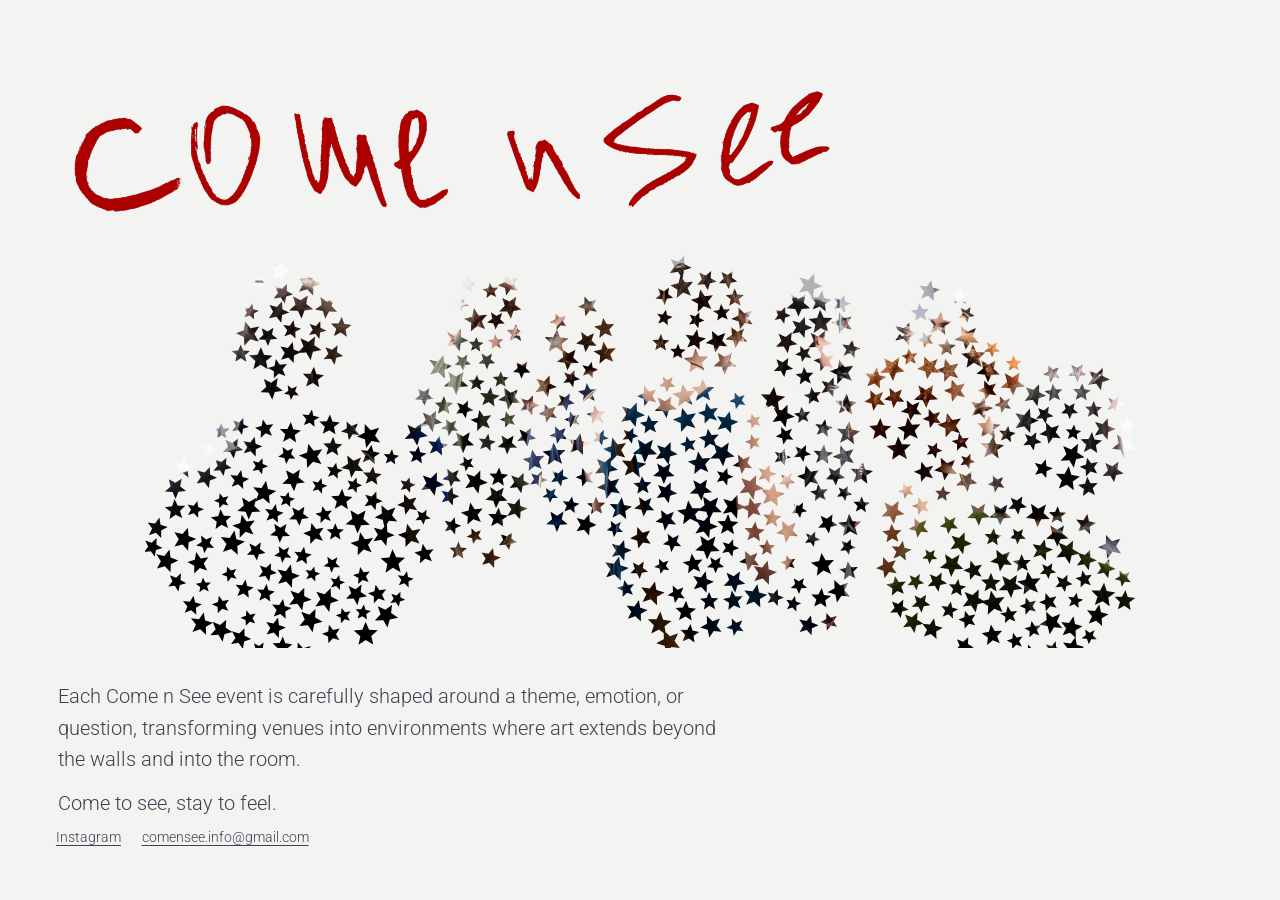
==== index.html @ d5a169d9 "Add home page with event photo star show Co-Authored-By: Claude Opus 5.5 <noreply@anthropic.com>" ====
<!doctype html>
<html lang="en">
<head>
<meta charset="utf-8">
<meta name="viewport" content="width=device-width, initial-scale=1">
<script>document.documentElement.classList.add('js')</script>
<title>Come n See</title>
<meta name="description" content="Come n See: an East London-based art collective and film club.">
<link rel="icon" href="/favicon.svg" type="image/svg+xml">
<link rel="preconnect" href="https://fonts.googleapis.com">
<link rel="preconnect" href="https://fonts.gstatic.com" crossorigin>
<link rel="stylesheet" href="https://fonts.googleapis.com/css2?family=Roboto:ital,wght@0,300;0,400;0,500;1,300&display=swap">
<link rel="stylesheet" href="/css/site.css">
</head>
<body data-theme="bright-inverse">
<main class="hero">
<!-- Background: event photos seen through stars (see site.js).
     data-stars lists the areas to fill with stars (usually a head and a body
     per person), each as "centre-x centre-y radius-x radius-y" in fractions
     of the photo. -->
<div class="star-show" aria-hidden="true">
<canvas></canvas>
<template>
<img alt="" data-src="/img/dsc08549.jpg" data-stars=".135 .555 .05 .09, .135 .84 .13 .17, .32 .54 .035 .06, .31 .72 .06 .16, .41 .57 .03 .06, .4 .72 .04 .12, .515 .54 .045 .08, .51 .81 .08 .19, .625 .57 .035 .08, .62 .78 .05 .2, .75 .65 .07 .11, .76 .87 .07 .13, .87 .69 .05 .09, .83 .91 .09 .1, .75 .54 .03 .05">
<img alt="" data-src="/img/75-img-2692.jpg" data-stars=".59 .42 .045 .075, .6 .64 .11 .15, .635 .87 .08 .13, .895 .4 .05 .08, .885 .62 .1 .15, .855 .87 .07 .13">
<img alt="" data-src="/img/comensee4-208.jpg" data-stars=".415 .27 .05 .09, .31 .58 .12 .2, .155 .6 .05 .05, .32 .87 .07 .13, .54 .37 .055 .1, .56 .65 .12 .17, .675 .73 .04 .12, .575 .9 .1 .1">
<img alt="" data-src="/img/55-img-2584.jpg" data-stars=".177 .56 .035 .06, .177 .65 .04 .04, .3 .58 .03 .06, .375 .6 .045 .09, .355 .84 .11 .16, .552 .515 .035 .07, .54 .74 .06 .2, .645 .56 .03 .06, .72 .58 .05 .09, .68 .85 .12 .15, .82 .67 .045 .1, .835 .87 .05 .13, .97 .75 .03 .12">
<img alt="" data-src="/img/87-img-2739.jpg" data-stars=".13 .17 .12 .14, .22 .14 .03 .1, .22 .26 .05 .08, .57 .15 .03 .12, .78 .12 .15 .12, .72 .2 .04 .12, .65 .42 .04 .12, .57 .66 .05 .08, .355 .5 .05 .08, .17 .82 .08 .12, .79 .6 .06 .06, .21 .59 .05 .06, .54 .75 .05 .06, .04 .68 .04 .05">
<img alt="" data-src="/img/comensee4-147.jpg" data-stars=".518 .485 .025 .04, .52 .6 .035 .08, .52 .63 .08 .025, .4 .46 .05 .08, .64 .45 .06 .08, .63 .69 .025 .05, .45 .02 .03 .03">
<img alt="" data-src="/img/39-img-2494.jpg" data-stars=".165 .28 .05 .09, .155 .52 .07 .15, .135 .78 .05 .15, .255 .2 .035 .07, .265 .53 .05 .25, .33 .29 .025 .05, .345 .47 .03 .17, .46 .45 .035 .06, .47 .63 .04 .13, .69 .68 .02 .05, .835 .7 .01 .04, .8 .73 .03 .04, .6 .86 .22 .07, .3 .15 .025 .03, .98 .3 .02 .08">
<img alt="" data-src="/img/dsc06492.jpg" data-stars=".16 .58 .035 .07, .095 .56 .03 .05, .135 .78 .05 .15, .13 .93 .04 .06, .235 .6 .03 .06, .22 .78 .03 .15, .28 .59 .03 .06, .29 .8 .06 .18, .44 .62 .025 .06, .44 .75 .03 .1, .45 .55 .02 .04, .53 .56 .025 .04, .48 .57 .02 .04, .56 .62 .03 .12, .45 .88 .09 .07, .65 .58 .04 .08, .67 .8 .07 .18, .84 .58 .06 .1, .85 .84 .09 .17, .75 .6 .03 .08">
<img alt="" data-src="/img/57-img-2601.jpg" data-stars=".345 .58 .045 .08, .36 .74 .04 .06, .28 .7 .06 .1, .28 .9 .07 .1, .535 .53 .045 .08, .51 .74 .05 .1, .48 .7 .015 .05, .635 .6 .055 .1, .58 .68 .025 .05, .655 .86 .07 .14">
<img alt="" data-src="/img/comensee4-095.jpg" data-stars=".667 .5 .09 .09, .625 .7 .11 .1, .86 .74 .06 .04, .645 .88 .09 .09, .385 .48 .04 .04, .43 .6 .03 .06, .93 .47 .04 .04, .92 .57 .05 .08">
<img alt="" data-src="/img/31-img-2434.jpg" data-stars=".305 .555 .03 .06, .305 .74 .035 .17, .36 .52 .03 .06, .37 .73 .04 .18, .455 .515 .025 .05, .455 .69 .035 .17, .66 .53 .03 .06, .67 .75 .06 .17, .75 .57 .03 .06, .77 .75 .05 .15, .83 .62 .025 .1, .1 .38 .02 .03, .95 .48 .02 .06">
<img alt="" data-src="/img/dsc07006.jpg" data-stars=".5 .2 .09 .15, .52 .04 .05 .06, .615 .47 .14 .11, .85 .52 .1 .08, .615 .36 .025 .04, .35 .55 .1 .12, .48 .75 .1 .08, .2 .85 .06 .12">
<img alt="" data-src="/img/24-img-2414.jpg" data-stars=".14 .73 .04 .06, .155 .89 .08 .11, .535 .86 .045 .09, .53 .97 .06 .05, .915 .58 .035 .06, .84 .6 .05 .035, .92 .75 .05 .15, .31 .62 .03 .06, .35 .63 .025 .05, .46 .66 .025 .06, .49 .8 .035 .08, .6 .65 .03 .06, .67 .73 .03 .08, .74 .66 .025 .05, .43 .55 .15 .04, .57 .54 .07 .04">
</template>
</div>
<div class="hero-content">
<h1 class="logo"><img src="/img/wordmark-red.png" alt="Come n See" width="1500" height="348"></h1>
<div class="hero-text">
<p><span>Each Come n See event is carefully shaped around a theme, emotion, or question, transforming venues into environments where art extends beyond the walls and into the room.</span></p>
<p><span>Come to see, stay to feel.</span></p>
<p class="hero-links"><span><a href="https://www.instagram.com/_come_n_see_/" rel="noopener" target="_blank">Instagram</a></span> <span><a href="mailto:comensee.info@gmail.com">comensee.info@gmail.com</a></span></p>
</div>
</div>
</main>
<script src="/js/site.js" defer></script>
</body>
</html>
---- css/site.css ----
/* Come n See: colours, type scale and theme carried over from the
   vmbutkevich site (../vmbutkevich/css/site.css) so the two read as a pair. */

:root {
  --site-gutter: 4vw;
  --mobile-site-gutter: 6vw;
  --maxPageWidth: 1500px;

  --accent: hsl(226.36 15.28% 28.24%);      /* slate: headings, links */
  --red: hsl(0 96.23% 31.18%);              /* wordmark red */

  --font: "Roboto", system-ui, -apple-system, "Helvetica Neue", Arial, sans-serif;

  /* Squarespace's fluid type: (size - 1) * 1.2vw + 1rem, capped at the max page width */
  --fs-h3: min(calc(1.2 * 1.2vw + 1rem), max(calc(1.2 * 0.012 * var(--maxPageWidth) + 1rem), 2.2rem));
  --fs-large: min(calc(0.5 * 1.2vw + 1rem), max(calc(0.5 * 0.012 * var(--maxPageWidth) + 1rem), 1.5rem));
  --fs-body: min(calc(0.1 * 1.2vw + 1rem), max(calc(0.1 * 0.012 * var(--maxPageWidth) + 1rem), 1.1rem));
}

/* Same theme as the Come n See page on vmbutkevich */
[data-theme="bright-inverse"] {
  --bg: hsl(60 7.69% 94.9%); --text: var(--accent); --link: var(--accent); --h3: var(--accent);
}

*, *::before, *::after { box-sizing: border-box; }
html { font-size: 12px; -webkit-text-size-adjust: 100%; }
body {
  margin: 0;
  background: var(--bg);
  color: var(--text);
  font-family: var(--font);
  font-weight: 300;
  font-size: var(--fs-body);
  line-height: 1.8;
  -webkit-font-smoothing: antialiased;
  overflow-x: hidden;
}
img { max-width: 100%; }
a { color: var(--link); text-underline-offset: .2em; }
a:hover { opacity: .7; }
h3 { font-size: var(--fs-h3); color: var(--h3); font-weight: 500; line-height: 1.3; margin: 2rem 0; }

/* Home: full-screen star show with the wordmark and concept on top */
.hero {
  position: relative;
  min-height: 100vh;
  min-height: 100svh;
  display: flex;
}
.star-show { position: fixed; inset: 0; }
.star-show canvas { display: block; width: 100%; height: 100%; }
.hero-content {
  position: relative;
  flex: 1;
  display: flex;
  flex-direction: column;
  justify-content: space-between;
  gap: 4vh;
  padding: var(--site-gutter);
}
.logo { margin: 0; line-height: 0; }
.logo img { width: min(64vw, 900px); height: auto; }
.hero-text { max-width: 34em; font-size: var(--fs-large); line-height: 1.6; }
.hero-text p { margin: .6em 0 0; }
/* Text sits on strips of the page colour so it stays readable over the stars */
.hero-text span {
  background: var(--bg);
  padding: .1em .35em;
  -webkit-box-decoration-break: clone;
          box-decoration-break: clone;
}
.hero-links { font-size: var(--fs-body); }
.hero-links span + span { margin-left: .6em; }

/* Plain centred page (404) */
.page { min-height: 66vh; padding: 6.6vmax var(--site-gutter); text-align: center; }

/* Fade in, as the vmbutkevich blocks do */
.js .hero-content > * { opacity: 0; transform: translateY(40px); transition: opacity .6s ease, transform .6s ease; }
.js .hero-content > .in { opacity: 1; transform: none; }

:focus-visible { outline: 2px solid var(--accent); outline-offset: 2px; }

@media (max-width: 767px) {
  /* On phones the original scales type with the screen height instead of its width */
  :root {
    --fs-h3: calc(1.2 * .012 * min(100vh, 900px) + 1rem);
    --fs-large: calc(.5 * .012 * min(100vh, 900px) + 1rem);
    --fs-body: calc(.1 * .012 * min(100vh, 900px) + 1rem);
  }
  .hero-content { padding: var(--mobile-site-gutter); }
  .logo img { width: 100%; }
}

@media (prefers-reduced-motion: reduce) {
  * { scroll-behavior: auto !important; transition: none !important; }
  .js .hero-content > * { opacity: 1; transform: none; }
}
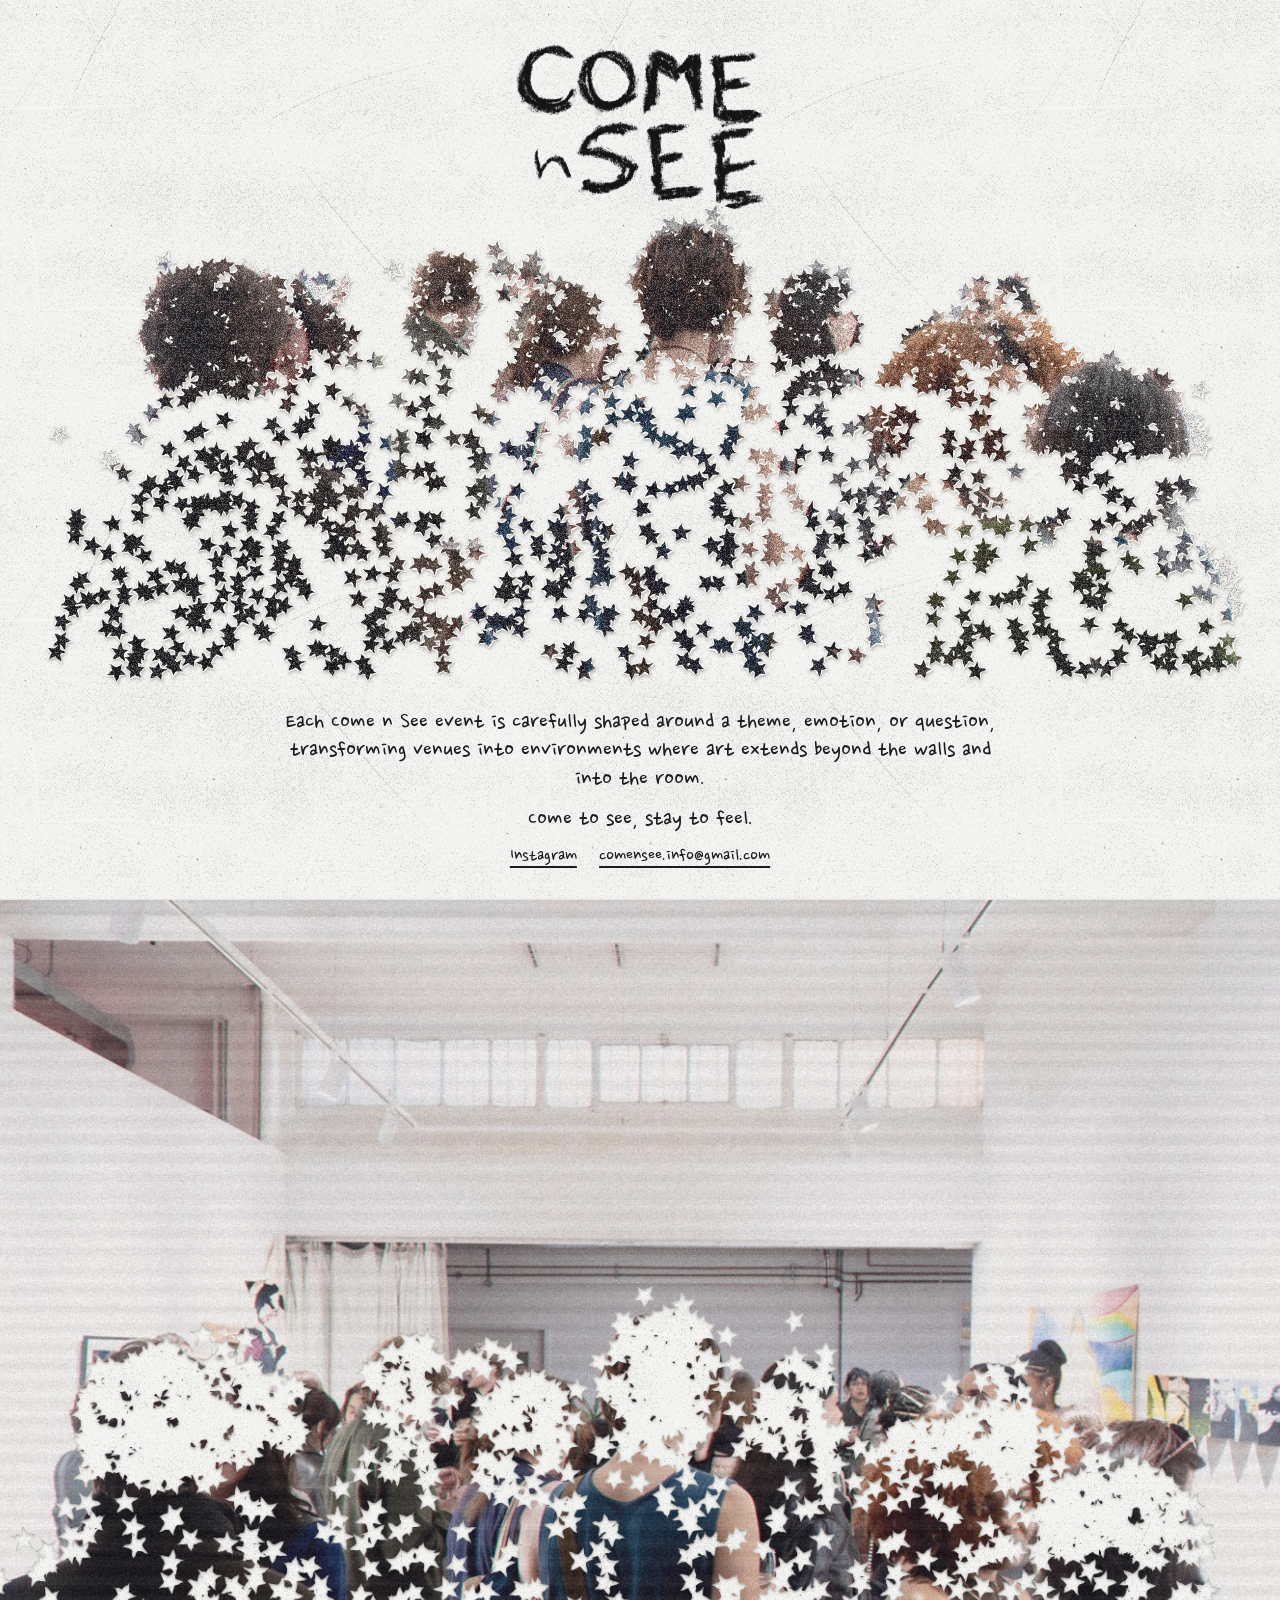
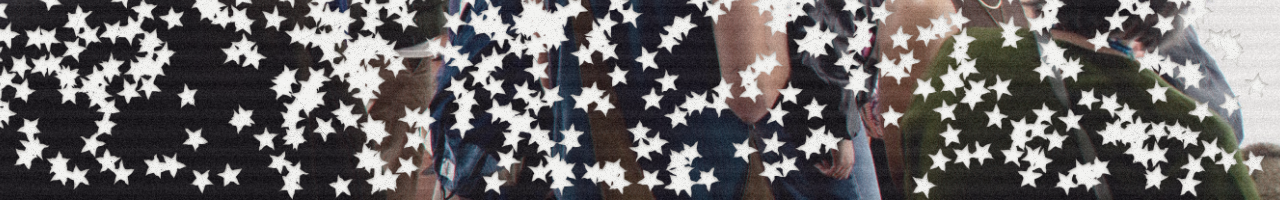
==== commit f08bff3d: "Rework home page with printed paper, cut-out stars and posters The first screen shows the crayon log" ====
--- a/index.html
+++ b/index.html
@@ -9,41 +9,52 @@
 <link rel="icon" href="/favicon.svg" type="image/svg+xml">
 <link rel="preconnect" href="https://fonts.googleapis.com">
 <link rel="preconnect" href="https://fonts.gstatic.com" crossorigin>
-<link rel="stylesheet" href="https://fonts.googleapis.com/css2?family=Roboto:ital,wght@0,300;0,400;0,500;1,300&display=swap">
+<link rel="stylesheet" href="https://fonts.googleapis.com/css2?family=Nanum+Pen+Script&display=swap">
 <link rel="stylesheet" href="/css/site.css">
+<link rel="preload" href="/img/logo.png" as="image">
+<link rel="preload" href="/img/dsc08549.jpg" as="image">
 </head>
 <body data-theme="bright-inverse">
-<main class="hero">
-<!-- Background: event photos seen through stars (see site.js).
-     data-stars lists the areas to fill with stars (usually a head and a body
-     per person), each as "centre-x centre-y radius-x radius-y" in fractions
-     of the photo. -->
+<main>
+<section class="hero">
+<!-- The event photos, used twice by site.js: the people cut out in stars
+     here, and the photos with the star-shaped holes in the prints below.
+     data-people outlines each person as "x y x y ..." in percent of the
+     photo's width and height, one outline per person, separated by ";".
+     data-poster shows a hand-made mixed-media poster in place of the print.
+     data-style="halftone" makes the print a generated diptych instead: a
+     halftone print of one face on red paper, over the photo with that face
+     covered (data-face picks the person, counting from 0). -->
 <div class="star-show" aria-hidden="true">
 <canvas></canvas>
 <template>
-<img alt="" data-src="/img/dsc08549.jpg" data-stars=".135 .555 .05 .09, .135 .84 .13 .17, .32 .54 .035 .06, .31 .72 .06 .16, .41 .57 .03 .06, .4 .72 .04 .12, .515 .54 .045 .08, .51 .81 .08 .19, .625 .57 .035 .08, .62 .78 .05 .2, .75 .65 .07 .11, .76 .87 .07 .13, .87 .69 .05 .09, .83 .91 .09 .1, .75 .54 .03 .05">
-<img alt="" data-src="/img/75-img-2692.jpg" data-stars=".59 .42 .045 .075, .6 .64 .11 .15, .635 .87 .08 .13, .895 .4 .05 .08, .885 .62 .1 .15, .855 .87 .07 .13">
-<img alt="" data-src="/img/comensee4-208.jpg" data-stars=".415 .27 .05 .09, .31 .58 .12 .2, .155 .6 .05 .05, .32 .87 .07 .13, .54 .37 .055 .1, .56 .65 .12 .17, .675 .73 .04 .12, .575 .9 .1 .1">
-<img alt="" data-src="/img/55-img-2584.jpg" data-stars=".177 .56 .035 .06, .177 .65 .04 .04, .3 .58 .03 .06, .375 .6 .045 .09, .355 .84 .11 .16, .552 .515 .035 .07, .54 .74 .06 .2, .645 .56 .03 .06, .72 .58 .05 .09, .68 .85 .12 .15, .82 .67 .045 .1, .835 .87 .05 .13, .97 .75 .03 .12">
-<img alt="" data-src="/img/87-img-2739.jpg" data-stars=".13 .17 .12 .14, .22 .14 .03 .1, .22 .26 .05 .08, .57 .15 .03 .12, .78 .12 .15 .12, .72 .2 .04 .12, .65 .42 .04 .12, .57 .66 .05 .08, .355 .5 .05 .08, .17 .82 .08 .12, .79 .6 .06 .06, .21 .59 .05 .06, .54 .75 .05 .06, .04 .68 .04 .05">
-<img alt="" data-src="/img/comensee4-147.jpg" data-stars=".518 .485 .025 .04, .52 .6 .035 .08, .52 .63 .08 .025, .4 .46 .05 .08, .64 .45 .06 .08, .63 .69 .025 .05, .45 .02 .03 .03">
-<img alt="" data-src="/img/39-img-2494.jpg" data-stars=".165 .28 .05 .09, .155 .52 .07 .15, .135 .78 .05 .15, .255 .2 .035 .07, .265 .53 .05 .25, .33 .29 .025 .05, .345 .47 .03 .17, .46 .45 .035 .06, .47 .63 .04 .13, .69 .68 .02 .05, .835 .7 .01 .04, .8 .73 .03 .04, .6 .86 .22 .07, .3 .15 .025 .03, .98 .3 .02 .08">
-<img alt="" data-src="/img/dsc06492.jpg" data-stars=".16 .58 .035 .07, .095 .56 .03 .05, .135 .78 .05 .15, .13 .93 .04 .06, .235 .6 .03 .06, .22 .78 .03 .15, .28 .59 .03 .06, .29 .8 .06 .18, .44 .62 .025 .06, .44 .75 .03 .1, .45 .55 .02 .04, .53 .56 .025 .04, .48 .57 .02 .04, .56 .62 .03 .12, .45 .88 .09 .07, .65 .58 .04 .08, .67 .8 .07 .18, .84 .58 .06 .1, .85 .84 .09 .17, .75 .6 .03 .08">
-<img alt="" data-src="/img/57-img-2601.jpg" data-stars=".345 .58 .045 .08, .36 .74 .04 .06, .28 .7 .06 .1, .28 .9 .07 .1, .535 .53 .045 .08, .51 .74 .05 .1, .48 .7 .015 .05, .635 .6 .055 .1, .58 .68 .025 .05, .655 .86 .07 .14">
-<img alt="" data-src="/img/comensee4-095.jpg" data-stars=".667 .5 .09 .09, .625 .7 .11 .1, .86 .74 .06 .04, .645 .88 .09 .09, .385 .48 .04 .04, .43 .6 .03 .06, .93 .47 .04 .04, .92 .57 .05 .08">
-<img alt="" data-src="/img/31-img-2434.jpg" data-stars=".305 .555 .03 .06, .305 .74 .035 .17, .36 .52 .03 .06, .37 .73 .04 .18, .455 .515 .025 .05, .455 .69 .035 .17, .66 .53 .03 .06, .67 .75 .06 .17, .75 .57 .03 .06, .77 .75 .05 .15, .83 .62 .025 .1, .1 .38 .02 .03, .95 .48 .02 .06">
-<img alt="" data-src="/img/dsc07006.jpg" data-stars=".5 .2 .09 .15, .52 .04 .05 .06, .615 .47 .14 .11, .85 .52 .1 .08, .615 .36 .025 .04, .35 .55 .1 .12, .48 .75 .1 .08, .2 .85 .06 .12">
-<img alt="" data-src="/img/24-img-2414.jpg" data-stars=".14 .73 .04 .06, .155 .89 .08 .11, .535 .86 .045 .09, .53 .97 .06 .05, .915 .58 .035 .06, .84 .6 .05 .035, .92 .75 .05 .15, .31 .62 .03 .06, .35 .63 .025 .05, .46 .66 .025 .06, .49 .8 .035 .08, .6 .65 .03 .06, .67 .73 .03 .08, .74 .66 .025 .05, .43 .55 .15 .04, .57 .54 .07 .04">
+<img alt="" data-src="/img/dsc08549.jpg" width="1400" height="933" data-people="13.5 50 18.5 52 20 58 19 66 22 70 27.5 77 30 87 30 100 0 100 0 78 4 71 9.5 66 8.5 58 10 52; 21 52 24 53 25 58 24.5 63 27 67 28 80 26 85 22 80 20 66 20 58; 32 48.5 34.5 50 35 55 34 59.5 35.5 63 36.5 72 35.5 84 34.5 100 30 100 28.5 84 27.5 75 28.5 64 30 60 29.5 55 30 51; 37 50 40 49.5 40.5 54 39.5 57.5 37 57 36.5 53; 41 52 44.5 54 45.5 60 44 66 43 75 43.5 90 42 100 35.5 100 35.5 85 36 70 37.5 62 38 56; 51.5 45.5 54.5 47.5 56 54 54.5 60 57.5 63 59.5 69 60 88 58 100 43 100 41 88 41.5 70 44 63 49 60 47.5 54 48.5 48; 61.5 50.5 63.5 52 64.5 58 64.5 64 67 70 68 85 66 100 60 100 60 85 59 70 58.5 60 59 54; 70 57 75 55.5 80 57 82.5 63 82 70 79 75 79 80 70 85 67.5 80 66.5 72 67 63; 84 62 89 63.5 91.5 70 91 77 94 82 95.5 90 95.5 100 70 100 70.5 87 75 81.5 80 80 79.5 72 80 66; 74 53 78 52 79.5 55 78 58 75 58.5">
+<img alt="" data-src="/img/comensee4-197.jpg" width="1400" height="933" data-people="46 28 48 21 55 17 62 18 66 25 68 38 69 45 65 48 63 55 64 60 70 65 75 72 77 80 76 88 75 100 30 100 29 95 30 83 33 72 36 66 41 60 42 52 45 48 47 45 45 38">
+<img alt="" data-src="/img/75-img-2692.jpg" width="1400" height="933" data-style="halftone" data-face="1" data-people="58 36.5 61.5 37.5 63 42 63.5 48 61.5 51 66 53.5 70.5 58 72 66 72.5 73 70.5 77 73 86 76 100 58 100 55 88 53 80 49 78 48 72 48.5 63 50 57 54 53 56 51 54.5 46 54.5 40 56 37.5; 86 33 90 31.5 95 32.5 97.5 38 98 45 100 50 100 90 95 100 80 100 79 88 78 78 77.5 70 78.5 60 80.5 52 84 47 86 45 85.5 40">
+<img alt="" data-src="/img/comensee4-208.jpg" width="1400" height="934" data-poster="/img/posters/comensee4-208.webp" data-people="39.5 21 43.5 22.5 45 29 44 36 45 50 44 70 42 100 23 100 21 80 22 68 17 66 12 62 11 59 14 56 20 51 26 47 30 42 34 36 36 30 37 24; 54.5 28 58.5 29 60.5 35 59 43 62.5 47 66 50 70 60 72.5 72 71.5 86 67 92 66 100 46 100 44 85 42.5 70 43.5 58 46 50 50 47.5 51 42 50.5 33">
+<img alt="" data-src="/img/55-img-2584.jpg" width="1400" height="933" data-people="17.5 50.5 19.5 52 20.5 57 21 62 22 65 15 66 14.5 62 15 57 15.5 53; 29.5 53.5 32.5 55 33.5 62 30 67 26 70 22 73 21 75.5 25 76 28 73 28 64 27.5 57; 36 51.5 39.5 52.5 41 58 42.5 68 44 74 46.5 78 48 86 48.5 100 22 100 20 90 21 83 24 77 29 73 31.5 66 32 58; 54.5 46.5 57 47.5 58 52 57.5 56.5 60 59 61.5 68 60.5 80 58 86 57.5 100 51 100 50 85 49 76 47.5 70 48 63 51 59 53.5 56.5 53 51; 63.5 51 67 51 68.5 56 67 61 66 65 63 66 62 60 62 55; 71.5 50 75.5 51.5 77.5 57 76.5 64 76 69 80 72 82.5 78 83 90 82 100 54 100 55 90 56 79 59 72 64 68 66 63 67 57 68.5 52; 80 60 83.5 61 85.5 66 85 73 86.5 79 88.5 82 88.5 95 87.5 100 81 100 80.5 90 78.5 80 76.5 72 77 64; 96 65 99 64 100 68 100 92 96 88 94.5 78 95 70">
+<img alt="" data-src="/img/87-img-2739.jpg" width="1400" height="933" data-people="0 0 28 0 29 15 29 30 24.5 33.5 21 30 17.5 32 17 26 12 33 12.5 41 4 41 0 33; 60 0 100 0 100 23 85 30 70 33 64 30 61 18; 81 4 87 6 81 28 72 42 66 53 64.5 62 62 72 58 78 53 76 51 72 54 65 58 57 61 51 66 44 72 33 77 18; 60 15 66 30 72 46 76 50 70 52 62 42 60 30; 54 0 60 0 61 10 58 33 56 30 55 15; 31 44.5 36 43 40 47 40 54 37 58 34 57.5 31 53; 9 69 18 68 26 72 27 82 25 92 20 100 10 100 7 90 6 80">
+<img alt="" data-src="/img/comensee4-147.jpg" width="1400" height="1026" data-poster="/img/posters/comensee4-147.webp" data-people="51.5 47 53.5 48 54 52 56 55 56.5 61 55.5 65 55.5 74 54 76.5 52 74.5 51.5 66 49.5 63 49.5 56 51 53 50.5 49; 64 64 66.5 64.5 67 69 68.5 73 68 82 58 82 56.5 76 58.5 72.5 62.5 70.5 63 67; 42.5 62.5 45 62.5 45.5 65.5 42 65.5">
+<img alt="" data-src="/img/39-img-2494.jpg" width="1400" height="933" data-style="halftone" data-face="1" data-people="16.5 20.5 20 21 22 26 22.5 33 22.5 60 21 100 9 100 9.5 62 10.5 56 7.5 52 6.5 45 9 38 12 35 12 27 13.5 22; 25 13 28 13.5 29.5 17 29 22 29.5 25 32 27 33.5 35 33.5 60 31.5 100 22 100 21.5 70 21.5 45 22 30 23.5 26.5 23 22 23.5 15.5; 31.5 25 34 26.5 34.5 33 36.5 36 37.5 46 36 51 36 70 35 77 31 77 31 60 32.5 50 32.5 40 30.5 32 30.5 27; 46 43.5 48.5 43 50 47 49.5 52 51.5 56 54 64 52.5 72 47 72 45 66 44 58 45 52 45 47; 98 41 100 40 100 75 97 72 96 50">
+<img alt="" data-src="/img/dsc06492.jpg" width="1400" height="934" data-poster="/img/posters/dsc06492.webp" data-people="14.5 54 18.5 55 19.5 60 18 63 19.5 66 20 82 19.5 100 10 100 10 82 10 68 6 68.5 5 65.5 8 60 10.5 56 12.5 57; 20.5 56 24 57 25 62 24 66 24 85 22.5 100 19.5 100 19.5 66 19.5 59; 28 55 31 56 31.5 61 33.5 64 35 70 37 76 36.5 83 34.5 88 34.5 100 23.5 100 24.5 90 25 78 25.5 68 27.5 64 27 58; 43 55.5 45.5 56 46.5 62 47.5 70 46.5 82 41.5 82 40.5 70 41 62; 44 53 46 53 46.5 58 44 58.5; 47.5 55 49.5 55 50 59 49.5 62 47.5 62; 52 53.5 54 54 54.5 58 56 61 56 75 53 80 51 75 50.5 62 51.5 58; 56 57 58 57.5 58.5 62 59.5 70 58 80 54.5 80 55 70 55 62; 64 48.5 68.5 49 70 55 69.5 60 71 64 76 68 77.5 70 73 74 72.5 100 61 100 60 88 60 74 61 65 62.5 59 62.5 53; 75.5 55 79 54.5 80 60 79 66 78 75 76 85 73.5 85 73.5 70 74 60; 83 50.5 87 51.5 89.5 58 89 64 91.5 68 93.5 75 94 90 93 100 77 100 76.5 85 78 72 81 67 81 60 81.5 54">
+<img alt="" data-src="/img/57-img-2601.jpg" width="1400" height="933" data-poster="/img/posters/57-img-2601.webp" data-people="34 51.5 37.5 52.5 39 57 39 63 38.5 66 39 72 39.5 80 36 82 34.5 75 32.5 70 30 66 30 59 31.5 54; 26.5 60.5 31 61 34 64 35 72 36.5 85 37 100 19 100 20 85 21.5 72 22.5 65; 52.5 45.5 57 46 59 50 58 55.5 57 61 56 68 55 78 52 85 48.5 80 48 74 45.5 72 45.5 66 48 64 50 61 49 56 49.5 50; 62.5 50.5 67 51.5 69.5 56 69.5 63 68 69 71.5 73 73 80 73.5 100 55 100 55 88 56 78 57.5 70 58 64 57 60 58 55 60 52">
+<img alt="" data-src="/img/comensee4-095.jpg" width="1400" height="933" data-style="halftone" data-face="0" data-people="64 10.1 72 12.4 76.5 20.2 77 31.5 76.5 38.2 74 43.8 69 46.1 71 51.7 70.5 67.4 75 76.4 80 70.8 90 69.7 90.5 89.9 84 87.6 78 86.5 73 89.9 75 100 75 100 59 100 57.5 100 60 100 55 96.6 51 78.7 50.5 58.4 53.5 49.4 59 43.8 57 33.7 56 22.5 59 13.5; 35.5 12.4 40 14.6 42 25.8 41 36 45 38.2 48.5 44.9 49.5 58.4 47.5 83.1 43 76.4 41.5 53.9 38 33.7 36 22.5; 89.5 11.2 95.5 12.4 96.5 20.2 95.5 27 98 31.5 100 36 100 76.4 96 85.4 92 100 88 100 87.5 71.9 86 44.9 88 31.5 89 20.2; 85 14.6 88 15.7 88.5 27 87 53.9 86.5 94.4 83 94.4 82 53.9 83 27">
+<img alt="" data-src="/img/31-img-2434.jpg" width="1400" height="933" data-people="30 50.5 32.5 51.5 33.5 55 34 61 34.5 72 33.5 77 33.5 95 28 96 27.5 80 26 70 26.5 60 27.5 56 28.5 52; 34.5 48.5 37.5 49.5 37.5 54 39.5 56.5 41 70 40 75 41 93 36 93 35 77 34.5 65 34 57 33.5 52; 45 49 47.5 50 47.5 55 49.5 58 49.5 68 48.5 85 43 86 42.5 70 42.5 58 44.5 55 44.5 51; 65.5 45 68.5 46 69 53 72 58 72.5 70 69.5 78 61 78 60.5 62 63 56 64 50; 79 49.5 82 51 83 56 82 59 85 61 86 72 84.5 85 84 100 76 100 75 85 73.5 74 74 63 77 59 76.5 54; 73.5 54 76 54 77 58 76 62 73.5 62; 82.5 55 84.5 56 85.5 62 86 72 84 72 82.5 62">
+<img alt="" data-src="/img/dsc07006.jpg" width="1400" height="934" data-poster="/img/posters/dsc07006.webp" data-people="50 0 58 0 60 8 59.5 18 60.5 28 58 33 53 32 50 28 47 30 43.5 28 44 23 47 17 46 14 42 13 40 11.5 42 10 46 8 48 4; 44 39.5 52 35.5 60 33 67 32 75 34.5 84 41.5 92 43 100 44 100 60 92 61 82 58 75 59 68 61 61 61 55 58 48.5 53 47 47 44 42; 17 80 19.5 78 22 81 25 88 26 100 18 100 16 90">
+<img alt="" data-src="/img/24-img-2414.jpg" width="1400" height="933" data-people="13.5 70.5 17 71 18 76 17.5 80 21 81 23 85 24.5 100 8 100 0.5 99 1 94 8.5 90 10.5 85 10 78 11.5 73; 53 79 57 80.5 58 85 57 90 60 93 61.5 100 46.5 100 48 95 50 92 49 87 50 82; 92.5 56 96 56.5 97.5 60 100 64 100 86 97 85 95.5 100 87 100 87 85 87.5 75 86.5 67 81 61 80 58.5 81.5 57.5 88 61 91 61 92 59; 29.5 57 31.5 57.5 33 62 34 70 32.5 75 28.5 75 28 68 28.5 61; 34 59 36 59 37 63 37 69 33.5 69 33 63; 49.5 63 52 63.5 53 67 54 72 53.5 82 46 82 46.5 72 49 68; 59.5 61.5 62 62 62.5 66 63 72 62 80 56 80 56.5 72 59 66; 66.5 63.5 69 64 70 68 71 78 66 80 63.5 78 65 70; 72 59 74.5 59.5 75 64 77 66 77 72 70 72 71 65; 12.5 61 15.5 61 16.5 64 17.5 70 11.5 72 12 65">
 </template>
 </div>
 <div class="hero-content">
-<h1 class="logo"><img src="/img/wordmark-red.png" alt="Come n See" width="1500" height="348"></h1>
+<h1 class="logo"><img src="/img/logo.png" alt="Come n See" width="705" height="490"></h1>
 <div class="hero-text">
 <p><span>Each Come n See event is carefully shaped around a theme, emotion, or question, transforming venues into environments where art extends beyond the walls and into the room.</span></p>
 <p><span>Come to see, stay to feel.</span></p>
 <p class="hero-links"><span><a href="https://www.instagram.com/_come_n_see_/" rel="noopener" target="_blank">Instagram</a></span> <span><a href="mailto:comensee.info@gmail.com">comensee.info@gmail.com</a></span></p>
 </div>
 </div>
+</section>
+<!-- The current photo as a print, with the people cut out (filled in by site.js) -->
+<section class="prints" aria-label="Photos from Come n See events"></section>
 </main>
 <script src="/js/site.js" defer></script>
 </body>
--- a/css/site.css
+++ b/css/site.css
@@ -6,10 +6,10 @@
   --mobile-site-gutter: 6vw;
   --maxPageWidth: 1500px;
 
-  --accent: hsl(226.36 15.28% 28.24%);      /* slate: headings, links */
-  --red: hsl(0 96.23% 31.18%);              /* wordmark red */
+  --ink: #1c1c1c;                           /* crayon black, as in the logo */
 
-  --font: "Roboto", system-ui, -apple-system, "Helvetica Neue", Arial, sans-serif;
+  /* Handwriting, close to the lettering on the Come n See posters */
+  --font: "Nanum Pen Script", "Bradley Hand", "Segoe Print", cursive;
 
   /* Squarespace's fluid type: (size - 1) * 1.2vw + 1rem, capped at the max page width */
   --fs-h3: min(calc(1.2 * 1.2vw + 1rem), max(calc(1.2 * 0.012 * var(--maxPageWidth) + 1rem), 2.2rem));
@@ -17,19 +17,21 @@
   --fs-body: min(calc(0.1 * 1.2vw + 1rem), max(calc(0.1 * 0.012 * var(--maxPageWidth) + 1rem), 1.1rem));
 }
 
-/* Same theme as the Come n See page on vmbutkevich */
+/* Same paper colour as the Come n See page on vmbutkevich, in black ink */
 [data-theme="bright-inverse"] {
-  --bg: hsl(60 7.69% 94.9%); --text: var(--accent); --link: var(--accent); --h3: var(--accent);
+  --bg: hsl(60 7.69% 94.9%); --text: var(--ink); --link: var(--ink); --h3: var(--ink);
 }
 
 *, *::before, *::after { box-sizing: border-box; }
-html { font-size: 12px; -webkit-text-size-adjust: 100%; }
+html { font-size: 12px; -webkit-text-size-adjust: 100%; scroll-snap-type: y proximity; }
 body {
   margin: 0;
-  background: var(--bg);
+  /* printed paper: grain, specks and faint scratches over the paper colour */
+  background: url("/img/paper.png") var(--bg);
+  background-size: 512px;
   color: var(--text);
   font-family: var(--font);
-  font-weight: 300;
+  font-weight: 400;
   font-size: var(--fs-body);
   line-height: 1.8;
   -webkit-font-smoothing: antialiased;
@@ -38,16 +40,17 @@
 img { max-width: 100%; }
 a { color: var(--link); text-underline-offset: .2em; }
 a:hover { opacity: .7; }
-h3 { font-size: var(--fs-h3); color: var(--h3); font-weight: 500; line-height: 1.3; margin: 2rem 0; }
+h3 { font-size: calc(var(--fs-h3) * 1.5); color: var(--h3); font-weight: 400; line-height: 1.1; margin: 2rem 0; }
 
-/* Home: full-screen star show with the wordmark and concept on top */
+/* Home: full-screen star show, with the logo centred above it and the concept below */
 .hero {
   position: relative;
+  scroll-snap-align: start;
   min-height: 100vh;
   min-height: 100svh;
   display: flex;
 }
-.star-show { position: fixed; inset: 0; }
+.star-show { position: absolute; inset: 0; }
 .star-show canvas { display: block; width: 100%; height: 100%; }
 .hero-content {
   position: relative;
@@ -55,22 +58,48 @@
   display: flex;
   flex-direction: column;
   justify-content: space-between;
+  align-items: center;
   gap: 4vh;
-  padding: var(--site-gutter);
+  padding: 2.5vw var(--site-gutter);
+  text-align: center;
 }
 .logo { margin: 0; line-height: 0; }
-.logo img { width: min(64vw, 900px); height: auto; }
-.hero-text { max-width: 34em; font-size: var(--fs-large); line-height: 1.6; }
-.hero-text p { margin: .6em 0 0; }
-/* Text sits on strips of the page colour so it stays readable over the stars */
-.hero-text span {
-  background: var(--bg);
-  padding: .1em .35em;
-  -webkit-box-decoration-break: clone;
-          box-decoration-break: clone;
+.logo img { display: block; width: min(20vw, 300px); height: auto; }
+/* Nanum Pen Script runs small, so its sizes are scaled up from the type scale */
+.hero-text { max-width: 30em; font-size: calc(var(--fs-large) * 1.25); line-height: 1.15; }
+.hero-text p { margin: .5em 0 0; }
+.hero-links { font-size: calc(var(--fs-body) * 1.5); }
+.hero-links span + span { margin-left: .8em; }
+
+/* Prints: one full screen showing the photo the stars above come from,
+   swapping straight to the next with them (see site.js). The drop shadow
+   falls inside the star-shaped holes, so they look cut. */
+.prints {
+  position: relative;
+  height: 100vh;
+  height: 100svh;
+  scroll-snap-align: start;
 }
-.hero-links { font-size: var(--fs-body); }
-.hero-links span + span { margin-left: .6em; }
+.print { position: absolute; inset: 0; margin: 0; visibility: hidden; }
+.print.is-shown { visibility: visible; }
+.print canvas, .print img {
+  display: block;
+  width: 100%;
+  height: 100%;
+  object-fit: cover;
+  filter: drop-shadow(0.6px 1.4px 1.5px rgba(40, 30, 20, .4));
+}
+/* Mixed-media posters are shown whole in the middle of the screen. The
+   hand-made ones are transparent around their pieces, so the paper shows
+   and the shadow falls around each piece. */
+.print.poster { padding: 4svh var(--site-gutter); }
+.print.poster canvas, .print.poster img { object-fit: contain; filter: drop-shadow(0 4px 14px rgba(40, 30, 20, .25)); }
+/* On upright screens a landscape print would lose its sides, so it sits whole in the middle */
+@media (orientation: portrait) {
+  .print { display: flex; align-items: center; }
+  .print canvas { height: auto; }
+  .print.poster canvas, .print.poster img { height: 100%; }
+}
 
 /* Plain centred page (404) */
 .page { min-height: 66vh; padding: 6.6vmax var(--site-gutter); text-align: center; }
@@ -79,7 +108,7 @@
 .js .hero-content > * { opacity: 0; transform: translateY(40px); transition: opacity .6s ease, transform .6s ease; }
 .js .hero-content > .in { opacity: 1; transform: none; }
 
-:focus-visible { outline: 2px solid var(--accent); outline-offset: 2px; }
+:focus-visible { outline: 2px solid var(--ink); outline-offset: 2px; }
 
 @media (max-width: 767px) {
   /* On phones the original scales type with the screen height instead of its width */
@@ -89,7 +118,7 @@
     --fs-body: calc(.1 * .012 * min(100vh, 900px) + 1rem);
   }
   .hero-content { padding: var(--mobile-site-gutter); }
-  .logo img { width: 100%; }
+  .logo img { width: 52vw; }
 }
 
 @media (prefers-reduced-motion: reduce) {
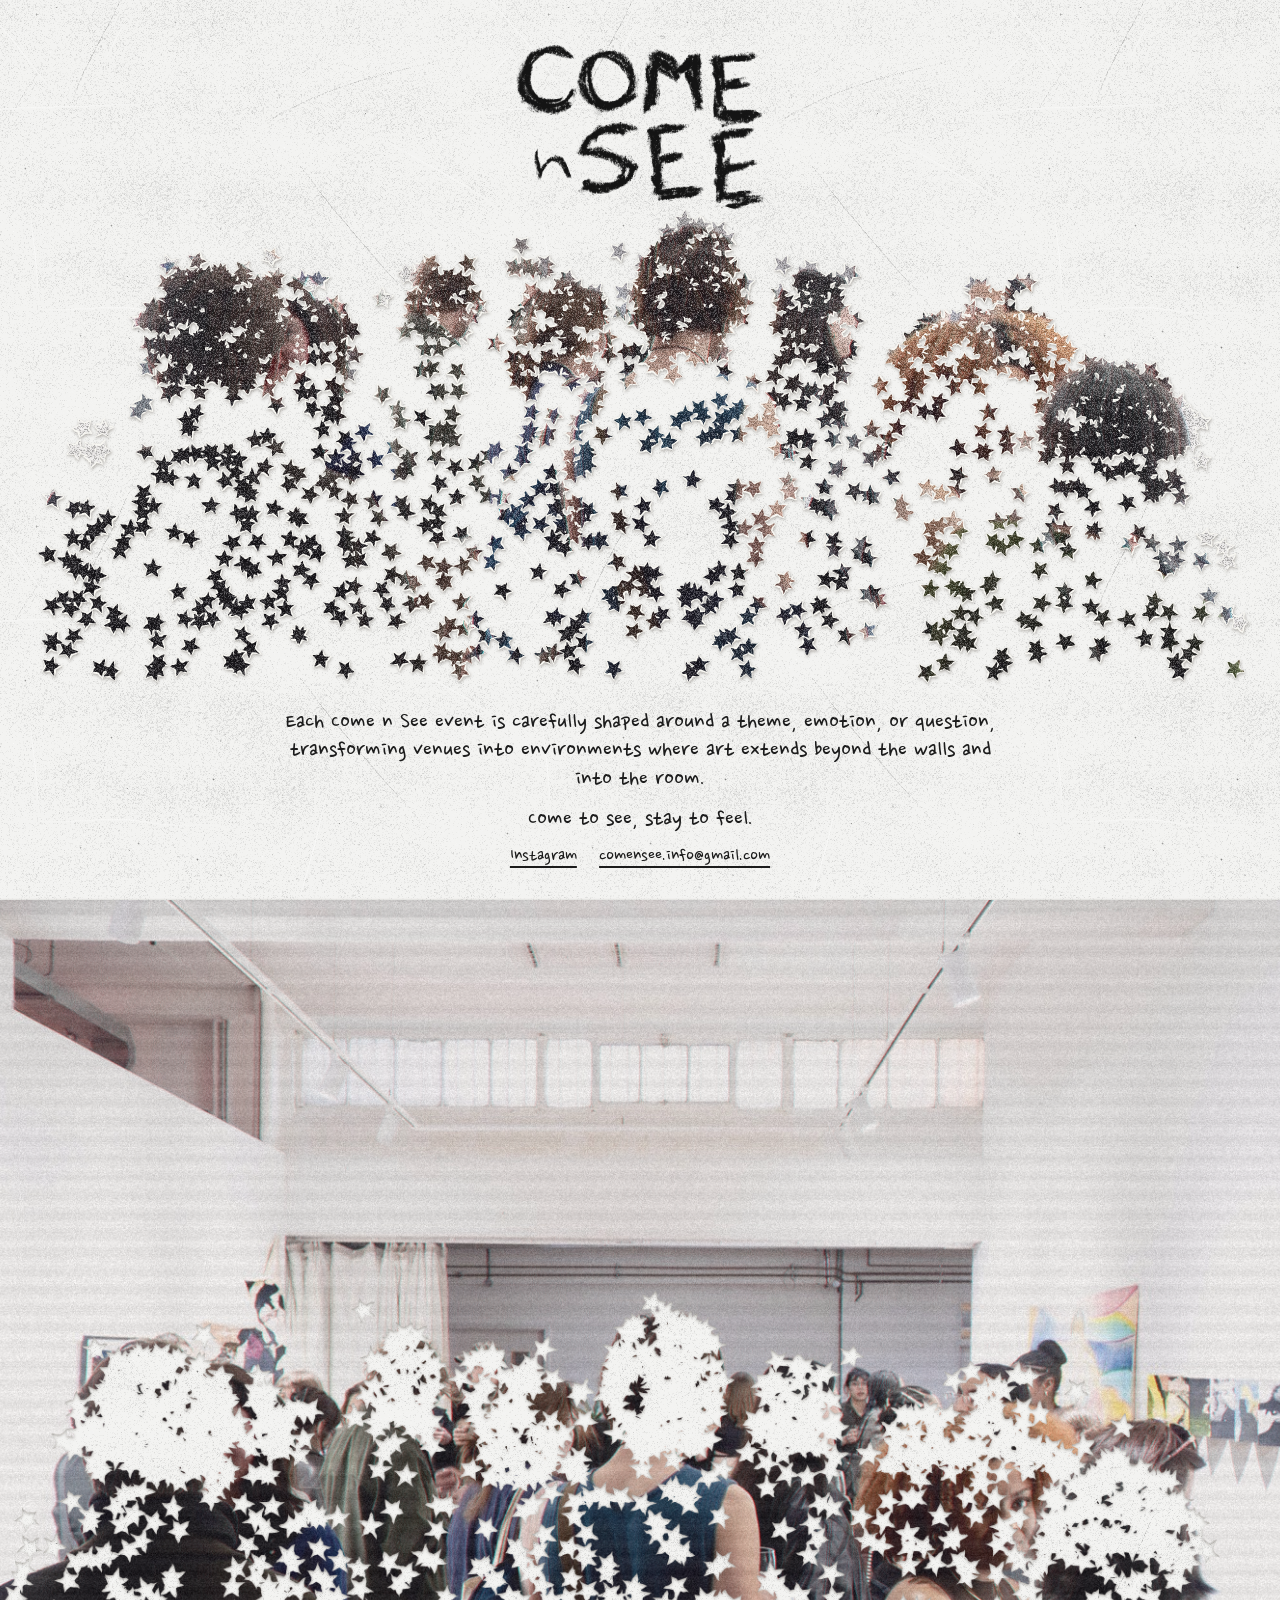
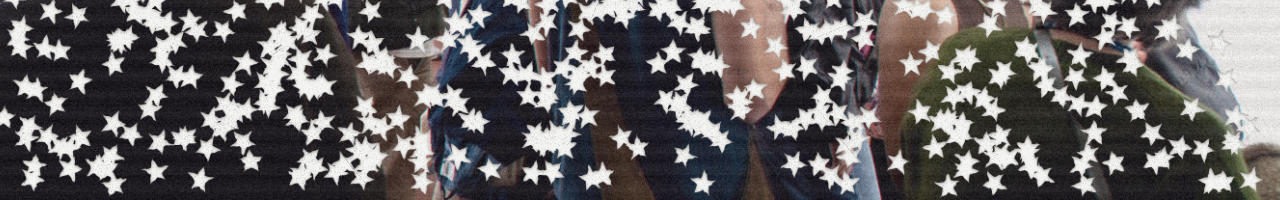
==== commit 56feeb6a: "Split hand-made collages across the home page and remove halftone posters Each collage's cut-out pie" ====
--- a/index.html
+++ b/index.html
@@ -21,26 +21,25 @@
      here, and the photos with the star-shaped holes in the prints below.
      data-people outlines each person as "x y x y ..." in percent of the
      photo's width and height, one outline per person, separated by ";".
-     data-poster shows a hand-made mixed-media poster in place of the print.
-     data-style="halftone" makes the print a generated diptych instead: a
-     halftone print of one face on red paper, over the photo with that face
-     covered (data-face picks the person, counting from 0). -->
+     For a hand-made collage, data-cutout is its cut-out pieces, shown on the
+     first screen in place of the stars, and data-print the photo they were
+     cut from, shown as the print below. -->
 <div class="star-show" aria-hidden="true">
 <canvas></canvas>
 <template>
 <img alt="" data-src="/img/dsc08549.jpg" width="1400" height="933" data-people="13.5 50 18.5 52 20 58 19 66 22 70 27.5 77 30 87 30 100 0 100 0 78 4 71 9.5 66 8.5 58 10 52; 21 52 24 53 25 58 24.5 63 27 67 28 80 26 85 22 80 20 66 20 58; 32 48.5 34.5 50 35 55 34 59.5 35.5 63 36.5 72 35.5 84 34.5 100 30 100 28.5 84 27.5 75 28.5 64 30 60 29.5 55 30 51; 37 50 40 49.5 40.5 54 39.5 57.5 37 57 36.5 53; 41 52 44.5 54 45.5 60 44 66 43 75 43.5 90 42 100 35.5 100 35.5 85 36 70 37.5 62 38 56; 51.5 45.5 54.5 47.5 56 54 54.5 60 57.5 63 59.5 69 60 88 58 100 43 100 41 88 41.5 70 44 63 49 60 47.5 54 48.5 48; 61.5 50.5 63.5 52 64.5 58 64.5 64 67 70 68 85 66 100 60 100 60 85 59 70 58.5 60 59 54; 70 57 75 55.5 80 57 82.5 63 82 70 79 75 79 80 70 85 67.5 80 66.5 72 67 63; 84 62 89 63.5 91.5 70 91 77 94 82 95.5 90 95.5 100 70 100 70.5 87 75 81.5 80 80 79.5 72 80 66; 74 53 78 52 79.5 55 78 58 75 58.5">
 <img alt="" data-src="/img/comensee4-197.jpg" width="1400" height="933" data-people="46 28 48 21 55 17 62 18 66 25 68 38 69 45 65 48 63 55 64 60 70 65 75 72 77 80 76 88 75 100 30 100 29 95 30 83 33 72 36 66 41 60 42 52 45 48 47 45 45 38">
-<img alt="" data-src="/img/75-img-2692.jpg" width="1400" height="933" data-style="halftone" data-face="1" data-people="58 36.5 61.5 37.5 63 42 63.5 48 61.5 51 66 53.5 70.5 58 72 66 72.5 73 70.5 77 73 86 76 100 58 100 55 88 53 80 49 78 48 72 48.5 63 50 57 54 53 56 51 54.5 46 54.5 40 56 37.5; 86 33 90 31.5 95 32.5 97.5 38 98 45 100 50 100 90 95 100 80 100 79 88 78 78 77.5 70 78.5 60 80.5 52 84 47 86 45 85.5 40">
-<img alt="" data-src="/img/comensee4-208.jpg" width="1400" height="934" data-poster="/img/posters/comensee4-208.webp" data-people="39.5 21 43.5 22.5 45 29 44 36 45 50 44 70 42 100 23 100 21 80 22 68 17 66 12 62 11 59 14 56 20 51 26 47 30 42 34 36 36 30 37 24; 54.5 28 58.5 29 60.5 35 59 43 62.5 47 66 50 70 60 72.5 72 71.5 86 67 92 66 100 46 100 44 85 42.5 70 43.5 58 46 50 50 47.5 51 42 50.5 33">
+<img alt="" data-src="/img/75-img-2692.jpg" width="1400" height="933" data-people="58 36.5 61.5 37.5 63 42 63.5 48 61.5 51 66 53.5 70.5 58 72 66 72.5 73 70.5 77 73 86 76 100 58 100 55 88 53 80 49 78 48 72 48.5 63 50 57 54 53 56 51 54.5 46 54.5 40 56 37.5; 86 33 90 31.5 95 32.5 97.5 38 98 45 100 50 100 90 95 100 80 100 79 88 78 78 77.5 70 78.5 60 80.5 52 84 47 86 45 85.5 40">
+<img alt="" data-src="/img/comensee4-208.jpg" width="1400" height="934" data-cutout="/img/posters/comensee4-208-top.webp" data-print="/img/posters/comensee4-208-bottom.webp" data-people="39.5 21 43.5 22.5 45 29 44 36 45 50 44 70 42 100 23 100 21 80 22 68 17 66 12 62 11 59 14 56 20 51 26 47 30 42 34 36 36 30 37 24; 54.5 28 58.5 29 60.5 35 59 43 62.5 47 66 50 70 60 72.5 72 71.5 86 67 92 66 100 46 100 44 85 42.5 70 43.5 58 46 50 50 47.5 51 42 50.5 33">
 <img alt="" data-src="/img/55-img-2584.jpg" width="1400" height="933" data-people="17.5 50.5 19.5 52 20.5 57 21 62 22 65 15 66 14.5 62 15 57 15.5 53; 29.5 53.5 32.5 55 33.5 62 30 67 26 70 22 73 21 75.5 25 76 28 73 28 64 27.5 57; 36 51.5 39.5 52.5 41 58 42.5 68 44 74 46.5 78 48 86 48.5 100 22 100 20 90 21 83 24 77 29 73 31.5 66 32 58; 54.5 46.5 57 47.5 58 52 57.5 56.5 60 59 61.5 68 60.5 80 58 86 57.5 100 51 100 50 85 49 76 47.5 70 48 63 51 59 53.5 56.5 53 51; 63.5 51 67 51 68.5 56 67 61 66 65 63 66 62 60 62 55; 71.5 50 75.5 51.5 77.5 57 76.5 64 76 69 80 72 82.5 78 83 90 82 100 54 100 55 90 56 79 59 72 64 68 66 63 67 57 68.5 52; 80 60 83.5 61 85.5 66 85 73 86.5 79 88.5 82 88.5 95 87.5 100 81 100 80.5 90 78.5 80 76.5 72 77 64; 96 65 99 64 100 68 100 92 96 88 94.5 78 95 70">
 <img alt="" data-src="/img/87-img-2739.jpg" width="1400" height="933" data-people="0 0 28 0 29 15 29 30 24.5 33.5 21 30 17.5 32 17 26 12 33 12.5 41 4 41 0 33; 60 0 100 0 100 23 85 30 70 33 64 30 61 18; 81 4 87 6 81 28 72 42 66 53 64.5 62 62 72 58 78 53 76 51 72 54 65 58 57 61 51 66 44 72 33 77 18; 60 15 66 30 72 46 76 50 70 52 62 42 60 30; 54 0 60 0 61 10 58 33 56 30 55 15; 31 44.5 36 43 40 47 40 54 37 58 34 57.5 31 53; 9 69 18 68 26 72 27 82 25 92 20 100 10 100 7 90 6 80">
-<img alt="" data-src="/img/comensee4-147.jpg" width="1400" height="1026" data-poster="/img/posters/comensee4-147.webp" data-people="51.5 47 53.5 48 54 52 56 55 56.5 61 55.5 65 55.5 74 54 76.5 52 74.5 51.5 66 49.5 63 49.5 56 51 53 50.5 49; 64 64 66.5 64.5 67 69 68.5 73 68 82 58 82 56.5 76 58.5 72.5 62.5 70.5 63 67; 42.5 62.5 45 62.5 45.5 65.5 42 65.5">
-<img alt="" data-src="/img/39-img-2494.jpg" width="1400" height="933" data-style="halftone" data-face="1" data-people="16.5 20.5 20 21 22 26 22.5 33 22.5 60 21 100 9 100 9.5 62 10.5 56 7.5 52 6.5 45 9 38 12 35 12 27 13.5 22; 25 13 28 13.5 29.5 17 29 22 29.5 25 32 27 33.5 35 33.5 60 31.5 100 22 100 21.5 70 21.5 45 22 30 23.5 26.5 23 22 23.5 15.5; 31.5 25 34 26.5 34.5 33 36.5 36 37.5 46 36 51 36 70 35 77 31 77 31 60 32.5 50 32.5 40 30.5 32 30.5 27; 46 43.5 48.5 43 50 47 49.5 52 51.5 56 54 64 52.5 72 47 72 45 66 44 58 45 52 45 47; 98 41 100 40 100 75 97 72 96 50">
-<img alt="" data-src="/img/dsc06492.jpg" width="1400" height="934" data-poster="/img/posters/dsc06492.webp" data-people="14.5 54 18.5 55 19.5 60 18 63 19.5 66 20 82 19.5 100 10 100 10 82 10 68 6 68.5 5 65.5 8 60 10.5 56 12.5 57; 20.5 56 24 57 25 62 24 66 24 85 22.5 100 19.5 100 19.5 66 19.5 59; 28 55 31 56 31.5 61 33.5 64 35 70 37 76 36.5 83 34.5 88 34.5 100 23.5 100 24.5 90 25 78 25.5 68 27.5 64 27 58; 43 55.5 45.5 56 46.5 62 47.5 70 46.5 82 41.5 82 40.5 70 41 62; 44 53 46 53 46.5 58 44 58.5; 47.5 55 49.5 55 50 59 49.5 62 47.5 62; 52 53.5 54 54 54.5 58 56 61 56 75 53 80 51 75 50.5 62 51.5 58; 56 57 58 57.5 58.5 62 59.5 70 58 80 54.5 80 55 70 55 62; 64 48.5 68.5 49 70 55 69.5 60 71 64 76 68 77.5 70 73 74 72.5 100 61 100 60 88 60 74 61 65 62.5 59 62.5 53; 75.5 55 79 54.5 80 60 79 66 78 75 76 85 73.5 85 73.5 70 74 60; 83 50.5 87 51.5 89.5 58 89 64 91.5 68 93.5 75 94 90 93 100 77 100 76.5 85 78 72 81 67 81 60 81.5 54">
-<img alt="" data-src="/img/57-img-2601.jpg" width="1400" height="933" data-poster="/img/posters/57-img-2601.webp" data-people="34 51.5 37.5 52.5 39 57 39 63 38.5 66 39 72 39.5 80 36 82 34.5 75 32.5 70 30 66 30 59 31.5 54; 26.5 60.5 31 61 34 64 35 72 36.5 85 37 100 19 100 20 85 21.5 72 22.5 65; 52.5 45.5 57 46 59 50 58 55.5 57 61 56 68 55 78 52 85 48.5 80 48 74 45.5 72 45.5 66 48 64 50 61 49 56 49.5 50; 62.5 50.5 67 51.5 69.5 56 69.5 63 68 69 71.5 73 73 80 73.5 100 55 100 55 88 56 78 57.5 70 58 64 57 60 58 55 60 52">
-<img alt="" data-src="/img/comensee4-095.jpg" width="1400" height="933" data-style="halftone" data-face="0" data-people="64 10.1 72 12.4 76.5 20.2 77 31.5 76.5 38.2 74 43.8 69 46.1 71 51.7 70.5 67.4 75 76.4 80 70.8 90 69.7 90.5 89.9 84 87.6 78 86.5 73 89.9 75 100 75 100 59 100 57.5 100 60 100 55 96.6 51 78.7 50.5 58.4 53.5 49.4 59 43.8 57 33.7 56 22.5 59 13.5; 35.5 12.4 40 14.6 42 25.8 41 36 45 38.2 48.5 44.9 49.5 58.4 47.5 83.1 43 76.4 41.5 53.9 38 33.7 36 22.5; 89.5 11.2 95.5 12.4 96.5 20.2 95.5 27 98 31.5 100 36 100 76.4 96 85.4 92 100 88 100 87.5 71.9 86 44.9 88 31.5 89 20.2; 85 14.6 88 15.7 88.5 27 87 53.9 86.5 94.4 83 94.4 82 53.9 83 27">
+<img alt="" data-src="/img/comensee4-147.jpg" width="1400" height="1026" data-cutout="/img/posters/comensee4-147-top.webp" data-print="/img/posters/comensee4-147-bottom.webp" data-people="51.5 47 53.5 48 54 52 56 55 56.5 61 55.5 65 55.5 74 54 76.5 52 74.5 51.5 66 49.5 63 49.5 56 51 53 50.5 49; 64 64 66.5 64.5 67 69 68.5 73 68 82 58 82 56.5 76 58.5 72.5 62.5 70.5 63 67; 42.5 62.5 45 62.5 45.5 65.5 42 65.5">
+<img alt="" data-src="/img/39-img-2494.jpg" width="1400" height="933" data-people="16.5 20.5 20 21 22 26 22.5 33 22.5 60 21 100 9 100 9.5 62 10.5 56 7.5 52 6.5 45 9 38 12 35 12 27 13.5 22; 25 13 28 13.5 29.5 17 29 22 29.5 25 32 27 33.5 35 33.5 60 31.5 100 22 100 21.5 70 21.5 45 22 30 23.5 26.5 23 22 23.5 15.5; 31.5 25 34 26.5 34.5 33 36.5 36 37.5 46 36 51 36 70 35 77 31 77 31 60 32.5 50 32.5 40 30.5 32 30.5 27; 46 43.5 48.5 43 50 47 49.5 52 51.5 56 54 64 52.5 72 47 72 45 66 44 58 45 52 45 47; 98 41 100 40 100 75 97 72 96 50">
+<img alt="" data-src="/img/dsc06492.jpg" width="1400" height="934" data-cutout="/img/posters/dsc06492-top.webp" data-print="/img/posters/dsc06492-bottom.webp" data-people="14.5 54 18.5 55 19.5 60 18 63 19.5 66 20 82 19.5 100 10 100 10 82 10 68 6 68.5 5 65.5 8 60 10.5 56 12.5 57; 20.5 56 24 57 25 62 24 66 24 85 22.5 100 19.5 100 19.5 66 19.5 59; 28 55 31 56 31.5 61 33.5 64 35 70 37 76 36.5 83 34.5 88 34.5 100 23.5 100 24.5 90 25 78 25.5 68 27.5 64 27 58; 43 55.5 45.5 56 46.5 62 47.5 70 46.5 82 41.5 82 40.5 70 41 62; 44 53 46 53 46.5 58 44 58.5; 47.5 55 49.5 55 50 59 49.5 62 47.5 62; 52 53.5 54 54 54.5 58 56 61 56 75 53 80 51 75 50.5 62 51.5 58; 56 57 58 57.5 58.5 62 59.5 70 58 80 54.5 80 55 70 55 62; 64 48.5 68.5 49 70 55 69.5 60 71 64 76 68 77.5 70 73 74 72.5 100 61 100 60 88 60 74 61 65 62.5 59 62.5 53; 75.5 55 79 54.5 80 60 79 66 78 75 76 85 73.5 85 73.5 70 74 60; 83 50.5 87 51.5 89.5 58 89 64 91.5 68 93.5 75 94 90 93 100 77 100 76.5 85 78 72 81 67 81 60 81.5 54">
+<img alt="" data-src="/img/57-img-2601.jpg" width="1400" height="933" data-cutout="/img/posters/57-img-2601-top.webp" data-print="/img/posters/57-img-2601-bottom.webp" data-people="34 51.5 37.5 52.5 39 57 39 63 38.5 66 39 72 39.5 80 36 82 34.5 75 32.5 70 30 66 30 59 31.5 54; 26.5 60.5 31 61 34 64 35 72 36.5 85 37 100 19 100 20 85 21.5 72 22.5 65; 52.5 45.5 57 46 59 50 58 55.5 57 61 56 68 55 78 52 85 48.5 80 48 74 45.5 72 45.5 66 48 64 50 61 49 56 49.5 50; 62.5 50.5 67 51.5 69.5 56 69.5 63 68 69 71.5 73 73 80 73.5 100 55 100 55 88 56 78 57.5 70 58 64 57 60 58 55 60 52">
+<img alt="" data-src="/img/comensee4-095.jpg" width="1400" height="933" data-people="64 10.1 72 12.4 76.5 20.2 77 31.5 76.5 38.2 74 43.8 69 46.1 71 51.7 70.5 67.4 75 76.4 80 70.8 90 69.7 90.5 89.9 84 87.6 78 86.5 73 89.9 75 100 75 100 59 100 57.5 100 60 100 55 96.6 51 78.7 50.5 58.4 53.5 49.4 59 43.8 57 33.7 56 22.5 59 13.5; 35.5 12.4 40 14.6 42 25.8 41 36 45 38.2 48.5 44.9 49.5 58.4 47.5 83.1 43 76.4 41.5 53.9 38 33.7 36 22.5; 89.5 11.2 95.5 12.4 96.5 20.2 95.5 27 98 31.5 100 36 100 76.4 96 85.4 92 100 88 100 87.5 71.9 86 44.9 88 31.5 89 20.2; 85 14.6 88 15.7 88.5 27 87 53.9 86.5 94.4 83 94.4 82 53.9 83 27">
 <img alt="" data-src="/img/31-img-2434.jpg" width="1400" height="933" data-people="30 50.5 32.5 51.5 33.5 55 34 61 34.5 72 33.5 77 33.5 95 28 96 27.5 80 26 70 26.5 60 27.5 56 28.5 52; 34.5 48.5 37.5 49.5 37.5 54 39.5 56.5 41 70 40 75 41 93 36 93 35 77 34.5 65 34 57 33.5 52; 45 49 47.5 50 47.5 55 49.5 58 49.5 68 48.5 85 43 86 42.5 70 42.5 58 44.5 55 44.5 51; 65.5 45 68.5 46 69 53 72 58 72.5 70 69.5 78 61 78 60.5 62 63 56 64 50; 79 49.5 82 51 83 56 82 59 85 61 86 72 84.5 85 84 100 76 100 75 85 73.5 74 74 63 77 59 76.5 54; 73.5 54 76 54 77 58 76 62 73.5 62; 82.5 55 84.5 56 85.5 62 86 72 84 72 82.5 62">
-<img alt="" data-src="/img/dsc07006.jpg" width="1400" height="934" data-poster="/img/posters/dsc07006.webp" data-people="50 0 58 0 60 8 59.5 18 60.5 28 58 33 53 32 50 28 47 30 43.5 28 44 23 47 17 46 14 42 13 40 11.5 42 10 46 8 48 4; 44 39.5 52 35.5 60 33 67 32 75 34.5 84 41.5 92 43 100 44 100 60 92 61 82 58 75 59 68 61 61 61 55 58 48.5 53 47 47 44 42; 17 80 19.5 78 22 81 25 88 26 100 18 100 16 90">
+<img alt="" data-src="/img/dsc07006.jpg" width="1400" height="934" data-cutout="/img/posters/dsc07006-top.webp" data-print="/img/posters/dsc07006-bottom.webp" data-people="50 0 58 0 60 8 59.5 18 60.5 28 58 33 53 32 50 28 47 30 43.5 28 44 23 47 17 46 14 42 13 40 11.5 42 10 46 8 48 4; 44 39.5 52 35.5 60 33 67 32 75 34.5 84 41.5 92 43 100 44 100 60 92 61 82 58 75 59 68 61 61 61 55 58 48.5 53 47 47 44 42; 17 80 19.5 78 22 81 25 88 26 100 18 100 16 90">
 <img alt="" data-src="/img/24-img-2414.jpg" width="1400" height="933" data-people="13.5 70.5 17 71 18 76 17.5 80 21 81 23 85 24.5 100 8 100 0.5 99 1 94 8.5 90 10.5 85 10 78 11.5 73; 53 79 57 80.5 58 85 57 90 60 93 61.5 100 46.5 100 48 95 50 92 49 87 50 82; 92.5 56 96 56.5 97.5 60 100 64 100 86 97 85 95.5 100 87 100 87 85 87.5 75 86.5 67 81 61 80 58.5 81.5 57.5 88 61 91 61 92 59; 29.5 57 31.5 57.5 33 62 34 70 32.5 75 28.5 75 28 68 28.5 61; 34 59 36 59 37 63 37 69 33.5 69 33 63; 49.5 63 52 63.5 53 67 54 72 53.5 82 46 82 46.5 72 49 68; 59.5 61.5 62 62 62.5 66 63 72 62 80 56 80 56.5 72 59 66; 66.5 63.5 69 64 70 68 71 78 66 80 63.5 78 65 70; 72 59 74.5 59.5 75 64 77 66 77 72 70 72 71 65; 12.5 61 15.5 61 16.5 64 17.5 70 11.5 72 12 65">
 </template>
 </div>
--- a/css/site.css
+++ b/css/site.css
@@ -8,7 +8,7 @@
 
   --ink: #1c1c1c;                           /* crayon black, as in the logo */
 
-  /* Handwriting, close to the lettering on the Come n See posters */
+  /* Handwriting, close to the lettering on the Come n See poster */
   --font: "Nanum Pen Script", "Bradley Hand", "Segoe Print", cursive;
 
   /* Squarespace's fluid type: (size - 1) * 1.2vw + 1rem, capped at the max page width */
@@ -89,16 +89,16 @@
   object-fit: cover;
   filter: drop-shadow(0.6px 1.4px 1.5px rgba(40, 30, 20, .4));
 }
-/* Mixed-media posters are shown whole in the middle of the screen. The
-   hand-made ones are transparent around their pieces, so the paper shows
-   and the shadow falls around each piece. */
-.print.poster { padding: 4svh var(--site-gutter); }
-.print.poster canvas, .print.poster img { object-fit: contain; filter: drop-shadow(0 4px 14px rgba(40, 30, 20, .25)); }
+/* A collage's print is shown whole in the middle of the screen, as a sheet
+   laid on the paper; it's transparent where the pieces were cut out, so the
+   paper shows through. */
+.print.collage { padding: 4svh var(--site-gutter); }
+.print.collage img { object-fit: contain; filter: drop-shadow(0 4px 14px rgba(40, 30, 20, .25)); }
 /* On upright screens a landscape print would lose its sides, so it sits whole in the middle */
 @media (orientation: portrait) {
   .print { display: flex; align-items: center; }
   .print canvas { height: auto; }
-  .print.poster canvas, .print.poster img { height: 100%; }
+  .print.collage img { height: 100%; }
 }
 
 /* Plain centred page (404) */
